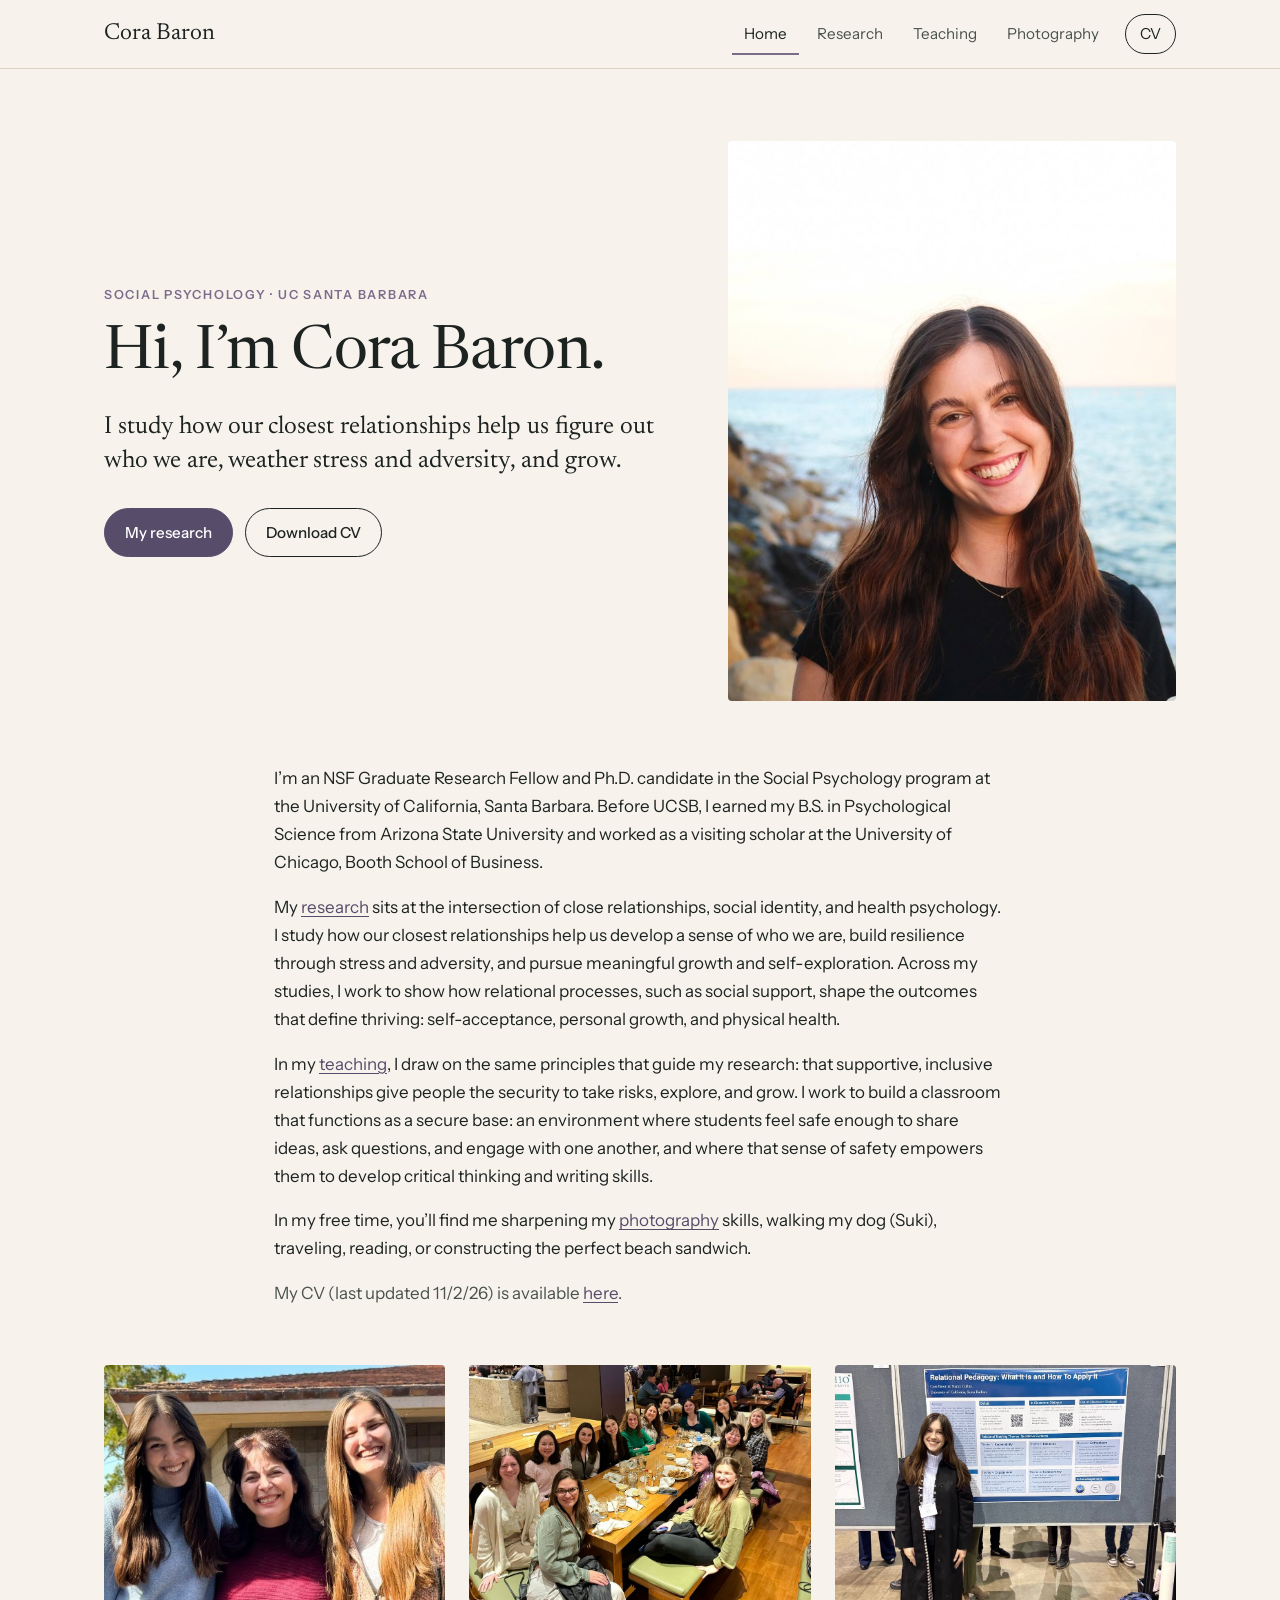
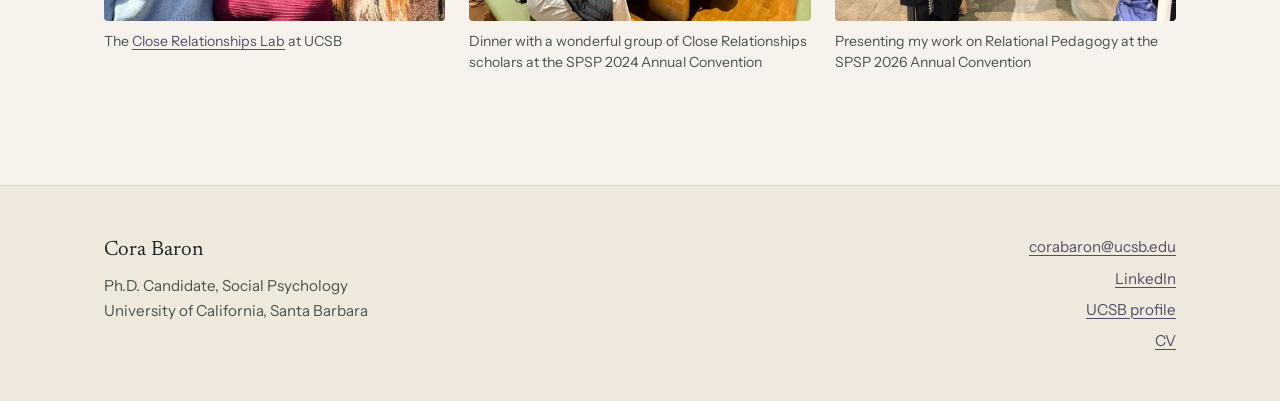
==== index.html @ efe596c4 "Greyer purple accent, even photo rows, award as photo caption, search metadata Co-Authored-By: Claud" ====
<!DOCTYPE html>
<html lang="en">
<head>
<meta charset="utf-8">
<meta name="viewport" content="width=device-width, initial-scale=1">
<title>Cora Baron · Social Psychology, UC Santa Barbara</title>
<meta name="description" content="Cora Baron is an NSF Graduate Research Fellow and Ph.D. candidate in Social Psychology at UC Santa Barbara, studying close relationships, social identity, and health.">
<link rel="canonical" href="https://www.corabaron.com/">
<meta property="og:type" content="website">
<meta property="og:title" content="Cora Baron · Social Psychology, UC Santa Barbara">
<meta property="og:description" content="Cora Baron is an NSF Graduate Research Fellow and Ph.D. candidate in Social Psychology at UC Santa Barbara, studying close relationships, social identity, and health.">
<meta property="og:url" content="https://www.corabaron.com/">
<meta property="og:image" content="https://www.corabaron.com/assets/img/portrait-1000.jpg">
<link rel="preconnect" href="https://fonts.googleapis.com">
<link rel="preconnect" href="https://fonts.gstatic.com" crossorigin>
<link href="https://fonts.googleapis.com/css2?family=Newsreader:ital,opsz,wght@0,6..72,400;0,6..72,500;1,6..72,400&family=Instrument+Sans:wght@400;500;600&display=swap" rel="stylesheet">
<link rel="stylesheet" href="assets/style.css">
<script type="application/ld+json">
{
  "@context": "https://schema.org",
  "@type": "Person",
  "name": "Cora Baron",
  "url": "https://www.corabaron.com/",
  "image": "https://www.corabaron.com/assets/img/portrait-1000.jpg",
  "jobTitle": "Ph.D. Candidate in Social Psychology",
  "affiliation": {
    "@type": "CollegeOrUniversity",
    "name": "University of California, Santa Barbara"
  },
  "alumniOf": {
    "@type": "CollegeOrUniversity",
    "name": "Arizona State University"
  },
  "email": "mailto:corabaron@ucsb.edu",
  "knowsAbout": [
    "Close relationships",
    "Friendship",
    "Social support",
    "Social identity",
    "Health psychology"
  ],
  "sameAs": [
    "https://www.linkedin.com/in/cora-baron-m-a-5607b81a0",
    "https://psych.ucsb.edu/people/graduate-students/cora-baron"
  ]
}
</script>
</head>
<body>
<a class="skip" href="#main">Skip to content</a>
<header class="site-header">
  <div class="wrap header-inner">
    <a class="name" href="index.html">Cora Baron</a>
    <button class="menu-btn" aria-expanded="false" aria-controls="nav">Menu</button>
    <nav id="nav"><ul><li class="is-active"><a href="index.html" aria-current="page">Home</a></li><li class="has-sub"><a href="research/index.html">Research</a><ul class="sub"><li><a href="research/publications-and-presentations/index.html">Publications &amp; Presentations</a></li><li><a href="research/get-involved/index.html">Get Involved</a></li></ul></li><li class="has-sub"><a href="teaching/index.html">Teaching</a><ul class="sub"><li><a href="teaching/resources-and-materials/index.html">Resources &amp; Materials</a></li></ul></li><li class=""><a href="photography/index.html">Photography</a></li><li><a class="cv" href="https://drive.google.com/file/d/1plPrpQeTUeGXuK-4OzVJSD4Q4S2Cj8XA/view?usp=sharing">CV</a></li></ul></nav>
  </div>
</header>
<main id="main">

<section class="hero wrap">
  <div class="hero-text">
    <p class="eyebrow">Social Psychology · UC Santa Barbara</p>
    <h1>Hi, I’m Cora Baron.</h1>
    <p class="lede">I study how our closest relationships help us figure out who we are, weather stress and adversity, and grow.</p>
    <div class="hero-links">
      <a class="btn" href="research/index.html">My research</a>
      <a class="btn ghost" href="https://drive.google.com/file/d/1plPrpQeTUeGXuK-4OzVJSD4Q4S2Cj8XA/view?usp=sharing">Download CV</a>
    </div>
  </div>
  <figure class="hero-portrait"><img src="assets/img/portrait-1000.jpg" alt="Portrait of Cora Baron"></figure>
</section>

<section class="wrap prose-block">
  <p>I’m an NSF Graduate Research Fellow and Ph.D. candidate in the Social Psychology program at the University of California, Santa Barbara. Before UCSB, I earned my B.S. in Psychological Science from Arizona State University and worked as a visiting scholar at the University of Chicago, Booth School of Business.</p>
  <p>My <a href="research/index.html">research</a> sits at the intersection of close relationships, social identity, and health psychology. I study how our closest relationships help us develop a sense of who we are, build resilience through stress and adversity, and pursue meaningful growth and self-exploration. Across my studies, I work to show how relational processes, such as social support, shape the outcomes that define thriving: self-acceptance, personal growth, and physical health.</p>
  <p>In my <a href="teaching/index.html">teaching</a>, I draw on the same principles that guide my research: that supportive, inclusive relationships give people the security to take risks, explore, and grow. I work to build a classroom that functions as a secure base: an environment where students feel safe enough to share ideas, ask questions, and engage with one another, and where that sense of safety empowers them to develop critical thinking and writing skills.</p>
  <p>In my free time, you’ll find me sharpening my <a href="photography/index.html">photography</a> skills, walking my dog (Suki), traveling, reading, or constructing the perfect beach sandwich.</p>
  <p class="note">My CV (last updated 11/2/26) is available <a href="https://drive.google.com/file/d/1plPrpQeTUeGXuK-4OzVJSD4Q4S2Cj8XA/view?usp=sharing">here</a>.</p>
</section>

<section class="wrap gallery-3">
  <figure><img src="assets/img/home-lab-1000.jpg" alt="" loading="lazy"><figcaption>The <a href="https://www.ucsbcrlab.com/">Close Relationships Lab</a> at UCSB</figcaption></figure><figure><img src="assets/img/home-dinner-1000.jpg" alt="" loading="lazy"><figcaption>Dinner with a wonderful group of Close Relationships scholars at the SPSP 2024 Annual Convention</figcaption></figure><figure><img src="assets/img/home-poster-1000.jpg" alt="" loading="lazy"><figcaption>Presenting my work on Relational Pedagogy at the SPSP 2026 Annual Convention</figcaption></figure>
</section>

</main>
<footer class="site-footer">
  <div class="wrap footer-inner">
    <div>
      <p class="footer-name">Cora Baron</p>
      <p>Ph.D. Candidate, Social Psychology<br>University of California, Santa Barbara</p>
    </div>
    <ul class="footer-links">
      <li><a href="mailto:corabaron@ucsb.edu">corabaron@ucsb.edu</a></li>
      <li><a href="https://www.linkedin.com/in/cora-baron-m-a-5607b81a0">LinkedIn</a></li>
      <li><a href="https://psych.ucsb.edu/people/graduate-students/cora-baron">UCSB profile</a></li>
      <li><a href="https://drive.google.com/file/d/1plPrpQeTUeGXuK-4OzVJSD4Q4S2Cj8XA/view?usp=sharing">CV</a></li>
    </ul>
  </div>
</footer>
<script>
(function(){var b=document.querySelector('.menu-btn'),n=document.getElementById('nav');
b.addEventListener('click',function(){var o=n.classList.toggle('open');b.setAttribute('aria-expanded',o);});
document.addEventListener('error',function(e){if(e.target.tagName==='IMG')e.target.classList.add('missing');},true);})();
</script>

</body>
</html>
---- assets/style.css ----
:root{
  --paper:#f7f3ec;
  --paper-2:#efe8dc;
  --ink:#1d2321;
  --ink-2:#4a524e;
  --line:#ddd4c4;
  --accent:#574c69;
  --accent-2:#7a6d8c;
  --serif:"Newsreader",Georgia,"Times New Roman",serif;
  --sans:"Instrument Sans",system-ui,-apple-system,"Segoe UI",sans-serif;
  --max:1120px;
}
*{box-sizing:border-box}
html{-webkit-text-size-adjust:100%}
body{margin:0;background:var(--paper);color:var(--ink);font-family:var(--sans);font-size:17px;line-height:1.65}
img{max-width:100%;display:block}
a{color:var(--accent);text-decoration-thickness:1px;text-underline-offset:3px}
a:hover{color:var(--accent-2)}
h1,h2,h3{font-family:var(--serif);font-weight:400;line-height:1.15;letter-spacing:-.01em;margin:0 0 .5em}
h1{font-size:clamp(2.4rem,5vw,3.8rem)}
h2{font-size:clamp(1.5rem,2.6vw,2rem)}
h3{font-size:1.15rem;font-family:var(--sans);font-weight:600;letter-spacing:0;margin-top:1.4em}
p{margin:0 0 1em}
.wrap{max-width:var(--max);margin:0 auto;padding:0 24px}
.narrow{max-width:780px}
.skip{position:absolute;left:-999px}
.skip:focus{left:16px;top:16px;background:#fff;padding:8px 12px;z-index:10}

/* header */
.site-header{border-bottom:1px solid var(--line);background:var(--paper);position:sticky;top:0;z-index:5}
.header-inner{display:flex;align-items:center;justify-content:space-between;height:68px}
.name{font-family:var(--serif);font-size:1.45rem;color:var(--ink);text-decoration:none}
.name:hover{color:var(--ink)}
nav ul{list-style:none;margin:0;padding:0}
#nav>ul{display:flex;gap:6px;align-items:center}
#nav a{display:block;padding:8px 12px;color:var(--ink-2);text-decoration:none;font-size:.95rem;border-radius:6px}
#nav a:hover,#nav li.is-active>a{color:var(--ink)}
#nav li.is-active>a{box-shadow:inset 0 -2px 0 var(--accent-2);border-radius:0}
#nav a.cv{border:1px solid var(--ink);color:var(--ink);margin-left:8px;padding:6px 14px;border-radius:999px}
#nav a.cv:hover{background:var(--ink);color:var(--paper)}
.has-sub{position:relative}
.sub{display:none;position:absolute;top:100%;left:0;background:var(--paper);border:1px solid var(--line);border-radius:8px;padding:6px;min-width:250px;box-shadow:0 8px 24px rgba(0,0,0,.06)}
.has-sub:hover .sub,.has-sub:focus-within .sub{display:block}
.sub a{box-shadow:none!important}
.menu-btn{display:none;background:none;border:1px solid var(--ink);border-radius:999px;padding:6px 14px;font:inherit;font-size:.9rem;color:var(--ink)}

/* page head */
.page-head{padding-top:72px;padding-bottom:24px}
.page-head h1{max-width:18ch}
.eyebrow{font-size:.78rem;letter-spacing:.14em;text-transform:uppercase;color:var(--accent-2);font-weight:600;margin-bottom:14px}
.lede{font-family:var(--serif);font-size:clamp(1.25rem,2vw,1.55rem);line-height:1.4;color:var(--ink)}
.note{font-size:.9rem;color:var(--ink-2)}
.subnav{display:flex;gap:4px;flex-wrap:wrap;margin-bottom:40px;border-bottom:1px solid var(--line)}
.subnav a{padding:10px 14px;color:var(--ink-2);text-decoration:none;font-size:.92rem;margin-bottom:-1px}
.subnav a[aria-current]{color:var(--ink);border-bottom:2px solid var(--accent-2)}

/* home */
.hero{display:grid;grid-template-columns:1.25fr 1fr;gap:64px;align-items:center;padding-top:72px;padding-bottom:64px}
.hero h1{margin-bottom:.35em}
.hero-portrait img{width:100%;aspect-ratio:4/5;object-fit:cover;border-radius:4px}
.hero-links{display:flex;gap:12px;flex-wrap:wrap;margin-top:28px}
.btn{display:inline-block;background:var(--accent);color:#fff;text-decoration:none;padding:11px 20px;border-radius:999px;font-size:.95rem;font-weight:500;border:1px solid var(--accent)}
.btn:hover{background:var(--ink);border-color:var(--ink);color:#fff}
.btn.ghost{background:transparent;color:var(--ink);border-color:var(--ink)}
.btn.ghost:hover{background:var(--ink);color:var(--paper)}
.prose-block{max-width:780px}
.prose-block p{font-size:1.06rem}
.gallery-3{display:grid;grid-template-columns:repeat(3,1fr);gap:24px;padding-top:40px;padding-bottom:88px}
.gallery-3 img,.gallery-2 img{width:100%;aspect-ratio:4/3;object-fit:cover;border-radius:4px;background:var(--paper-2)}
figure{margin:0}
figcaption{font-size:.88rem;color:var(--ink-2);margin-top:10px;line-height:1.5}

/* split intro */
.intro-split{display:grid;grid-template-columns:1fr 1.3fr;gap:56px;padding-bottom:56px}
.intro-split .lede{margin:0}

/* research */
.wide-img img{width:100%;max-height:460px;object-fit:cover;border-radius:4px;background:var(--paper-2)}
.projects{padding-top:72px;padding-bottom:64px}
.project{display:grid;grid-template-columns:5fr 7fr;gap:56px;padding:56px 0;border-top:1px solid var(--line);align-items:start}
.project.flip{grid-template-columns:7fr 5fr}
.project.flip figure{order:2}
.project figure{position:sticky;top:96px}
.project img{width:100%;aspect-ratio:4/3;object-fit:cover;border-radius:4px;background:var(--paper-2)}
.num{font-family:var(--serif);font-style:italic;color:var(--accent-2);font-size:1.1rem;margin-bottom:6px}

/* refs */
.refs{margin-bottom:56px}
.refs h2{border-bottom:1px solid var(--line);padding-bottom:12px}
.refs ol{list-style:none;padding:0;margin:0}
.refs li{padding:14px 0 14px 2.2em;text-indent:-2.2em;border-bottom:1px dashed var(--line);line-height:1.55}
.refs li:last-child{border-bottom:0}
.refs a{word-break:break-all}
.star{color:var(--accent-2)}

/* get involved */
.callout{background:var(--paper-2);border-left:3px solid var(--accent-2);padding:24px 28px;margin:32px 0;border-radius:2px}
.callout h2{font-size:1.4rem}
.callout p:last-child{margin:0}

/* teaching */
.award{padding-bottom:48px}
.award p{font-family:var(--serif);font-size:1.3rem;line-height:1.45;border-top:1px solid var(--line);border-bottom:1px solid var(--line);padding:28px 0;margin:0}
.courses{display:grid;grid-template-columns:1fr 1fr;gap:56px;padding-bottom:64px}
dl{margin:0}
dt{font-weight:600;margin-top:14px}
dd{margin:2px 0 0;color:var(--ink-2);font-size:.95rem}
.gallery-2{display:grid;grid-template-columns:1fr 1fr;gap:24px;padding-bottom:72px}
.quotes{padding-bottom:96px}
.tabs{display:flex;gap:8px;flex-wrap:wrap;margin:8px 0 28px}
.tabs button{font:inherit;font-size:.92rem;background:transparent;border:1px solid var(--line);color:var(--ink-2);padding:8px 16px;border-radius:999px;cursor:pointer}
.tabs button[aria-selected=true]{background:var(--ink);color:var(--paper);border-color:var(--ink)}
.qpanel{columns:2;column-gap:40px}
blockquote{break-inside:avoid;margin:0 0 28px;font-family:var(--serif);font-size:1.15rem;line-height:1.5;padding-left:20px;border-left:2px solid var(--accent)}
.resource-list{list-style:none;padding:0;margin:0 0 96px}
.resource-list li{display:flex;justify-content:space-between;align-items:center;gap:20px;padding:28px 0;border-bottom:1px solid var(--line)}
.resource-list h2{margin:0}
.resource-list p{margin:4px 0 0;color:var(--ink-2)}

/* photography */
.trip header{max-width:680px;margin-bottom:28px}
.meta{font-size:.85rem;letter-spacing:.06em;text-transform:uppercase;color:var(--accent-2)}
.photo-grid{--h:300px;--g:18px;display:flex;flex-wrap:wrap;gap:var(--g)}
.photo-grid.js{display:block}
.ph-row{display:flex;gap:var(--g);margin:0 auto var(--g)}
.ph-row .ph{flex:var(--ar) 1 0;min-width:0}
.photo-grid::after{content:"";flex-grow:999999}
.ph{flex:calc(var(--ar) * 100) 1 calc(var(--ar) * var(--h));display:block;padding:0;border:0;background:var(--paper-2);cursor:zoom-in;border-radius:3px;overflow:hidden}
.ph img{width:100%;height:auto;aspect-ratio:var(--ar);object-fit:cover;transition:transform .5s ease}
.ph:hover img{transform:scale(1.015)}
.trip{padding-top:88px}
.trip header{margin-bottom:32px}
main>section.trip:last-of-type{padding-bottom:96px}
.lightbox{border:0;padding:0;background:transparent;max-width:100vw;max-height:100vh;width:100vw;height:100vh}
.lightbox::backdrop{background:rgba(20,22,21,.94)}
.lightbox img{max-width:88vw;max-height:88vh;margin:6vh auto 0;object-fit:contain}
.lightbox button{position:fixed;background:none;border:0;color:#fff;font-size:2.6rem;cursor:pointer;padding:12px 18px;line-height:1}
.lb-close{top:8px;right:12px}
.lb-prev{left:8px;top:50%;transform:translateY(-50%)}
.lb-next{right:8px;top:50%;transform:translateY(-50%)}

/* footer */
.site-footer{border-top:1px solid var(--line);background:var(--paper-2);padding:48px 0;margin-top:24px}
.footer-inner{display:flex;justify-content:space-between;gap:32px;flex-wrap:wrap;font-size:.95rem;color:var(--ink-2)}
.footer-name{font-family:var(--serif);font-size:1.3rem;color:var(--ink);margin-bottom:4px}
.footer-links{list-style:none;padding:0;margin:0;display:flex;flex-direction:column;gap:6px;text-align:right}

@media (max-width:860px){
  .menu-btn{display:block}
  #nav{display:none;position:absolute;top:68px;left:0;right:0;background:var(--paper);border-bottom:1px solid var(--line);padding:8px 16px 16px}
  #nav.open{display:block}
  #nav>ul{flex-direction:column;align-items:stretch}
  #nav li.is-active>a{box-shadow:none;color:var(--accent)}
  .sub{display:block;position:static;border:0;box-shadow:none;padding:0 0 0 14px;min-width:0;background:none}
  #nav a.cv{margin:8px 0 0;text-align:center}
  .hero,.intro-split,.project,.project.flip,.courses,.gallery-2{grid-template-columns:1fr;gap:32px}
  .hero{padding-top:40px}
  .hero-portrait{order:-1;max-width:320px}
  .project.flip figure{order:0}
  .project figure{position:static}
  .project img{aspect-ratio:16/10}
  .gallery-3{grid-template-columns:1fr}
  .qpanel{columns:1}
  .photo-grid{--h:170px;--g:10px}
  .trip{padding-top:56px}
  .page-head{padding-top:44px}
  .footer-links{text-align:left}
  .resource-list li{flex-direction:column;align-items:flex-start}
}
img.missing{aspect-ratio:4/3;background:var(--paper-2)}
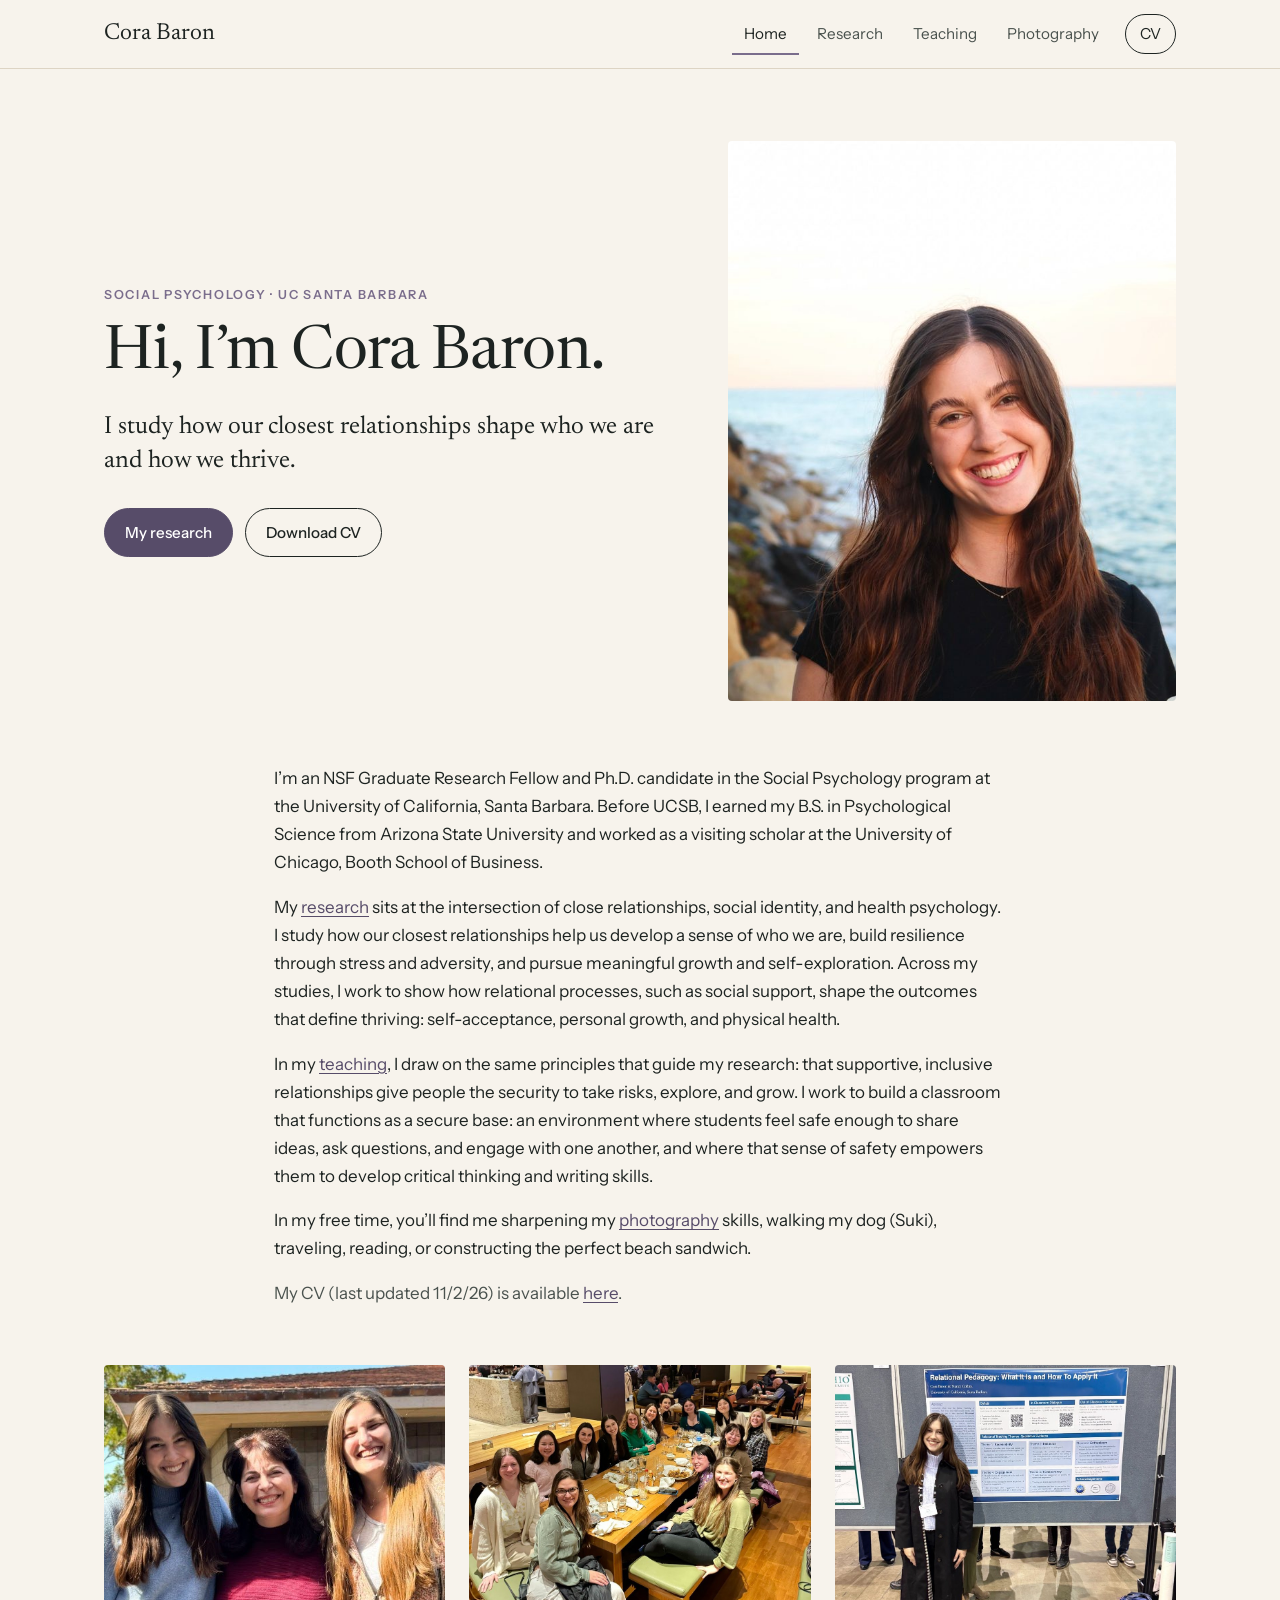
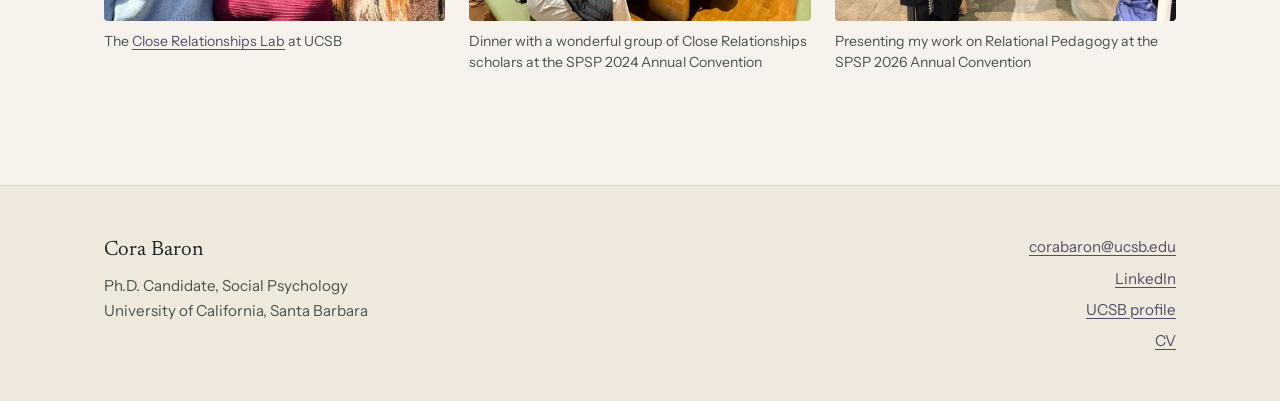
==== commit 69e88714: "Update home tagline and teaching intro Co-Authored-By: Claude Opus 5.5 <noreply@anthropic.com> Claud" ====
--- a/index.html
+++ b/index.html
@@ -61,7 +61,7 @@
   <div class="hero-text">
     <p class="eyebrow">Social Psychology · UC Santa Barbara</p>
     <h1>Hi, I’m Cora Baron.</h1>
-    <p class="lede">I study how our closest relationships help us figure out who we are, weather stress and adversity, and grow.</p>
+    <p class="lede">I study how our closest relationships shape who we are and how we thrive.</p>
     <div class="hero-links">
       <a class="btn" href="research/index.html">My research</a>
       <a class="btn ghost" href="https://drive.google.com/file/d/1plPrpQeTUeGXuK-4OzVJSD4Q4S2Cj8XA/view?usp=sharing">Download CV</a>
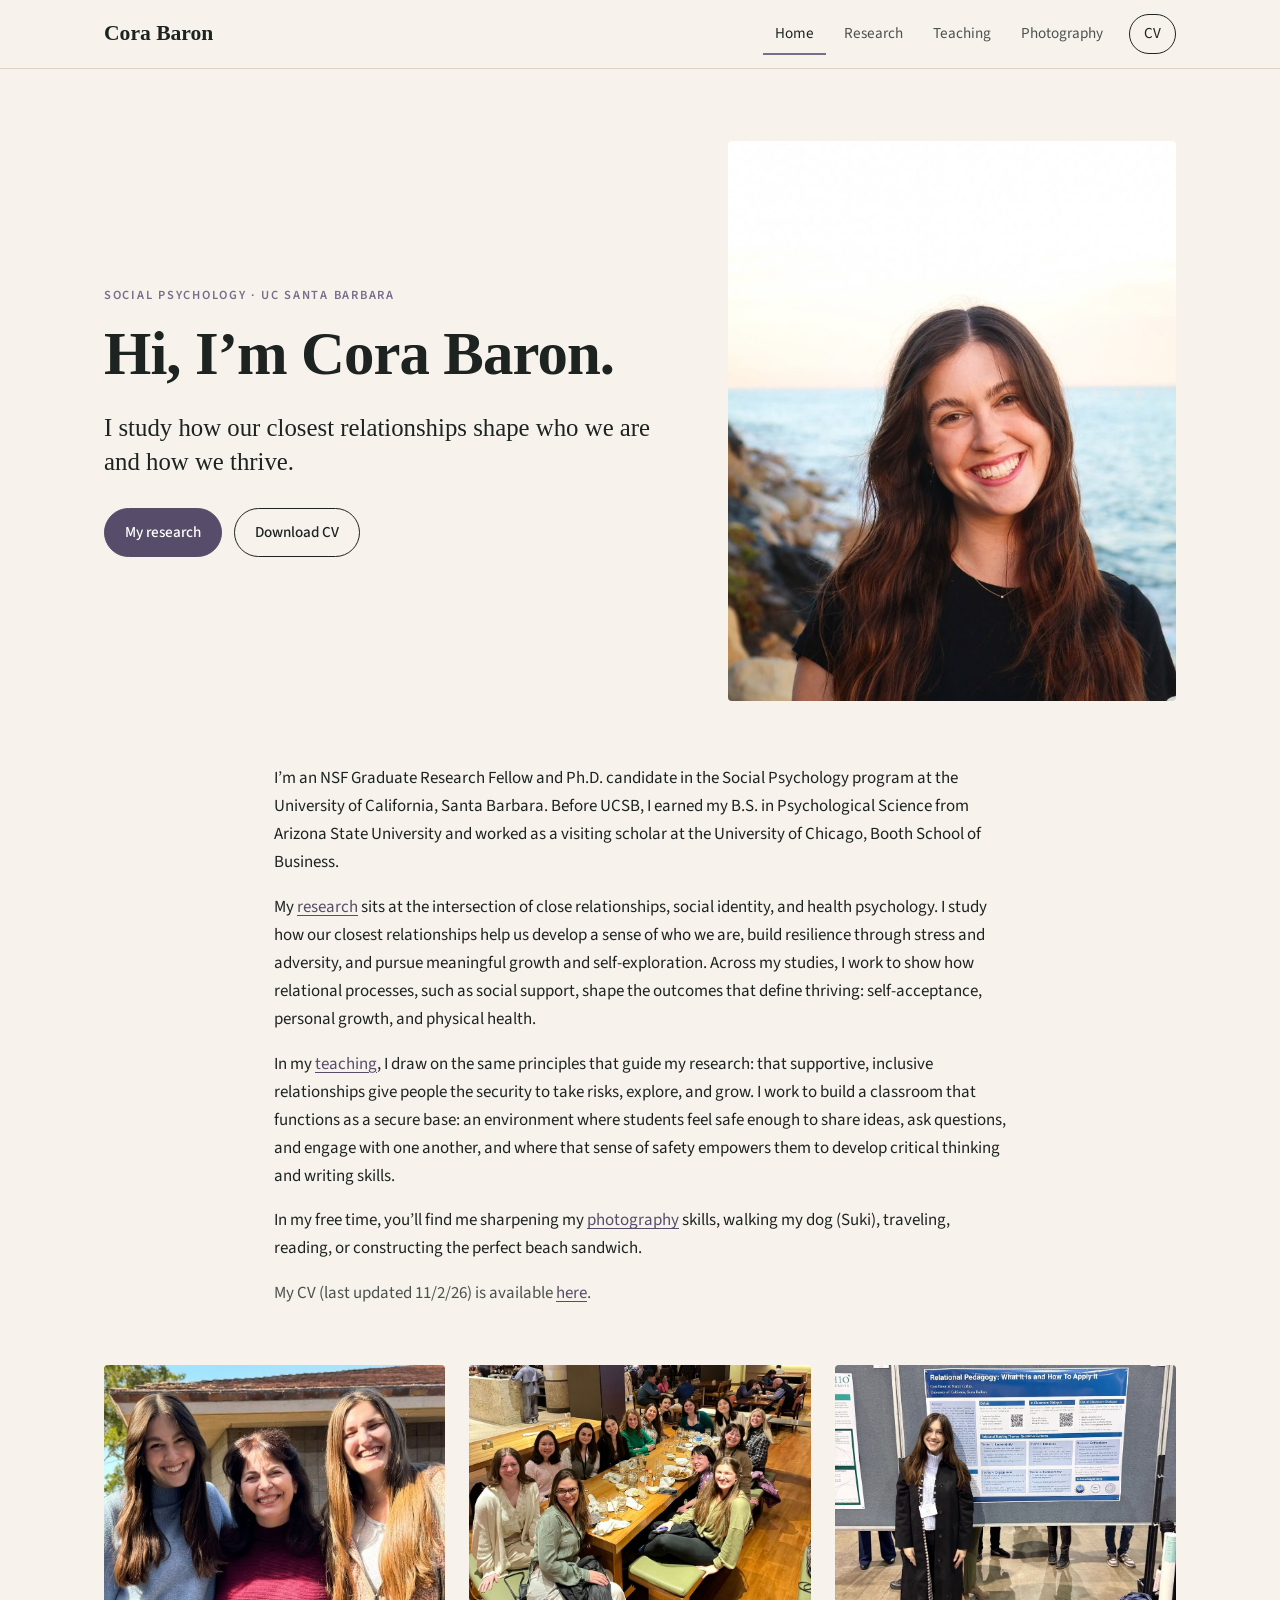
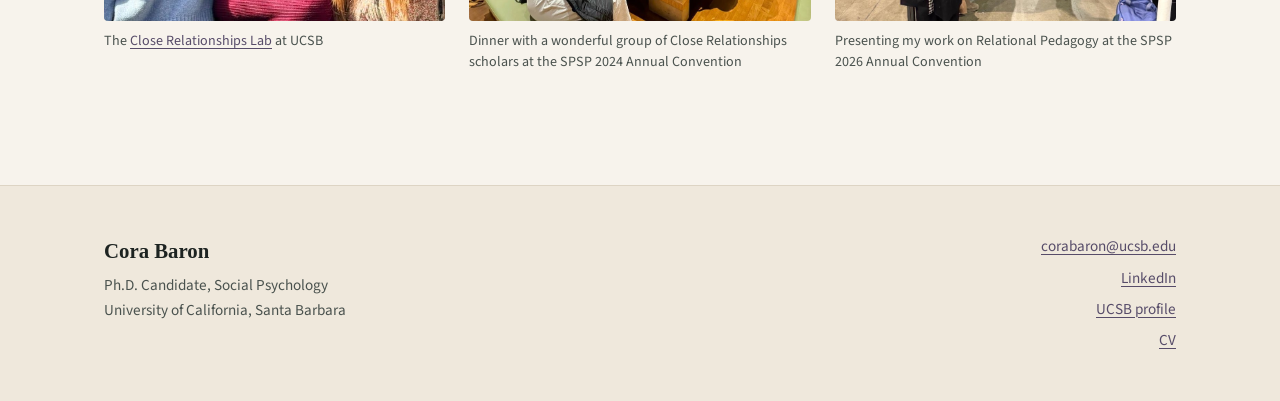
==== commit cfed4568: "Georgia Bold headings with Source Sans 3 body text Co-Authored-By: Claude Opus 5.5 <noreply@anthropi" ====
--- a/index.html
+++ b/index.html
@@ -13,7 +13,7 @@
 <meta property="og:image" content="https://www.corabaron.com/assets/img/portrait-1000.jpg">
 <link rel="preconnect" href="https://fonts.googleapis.com">
 <link rel="preconnect" href="https://fonts.gstatic.com" crossorigin>
-<link href="https://fonts.googleapis.com/css2?family=Newsreader:ital,opsz,wght@0,6..72,400;0,6..72,500;1,6..72,400&family=Instrument+Sans:wght@400;500;600&display=swap" rel="stylesheet">
+<link href="https://fonts.googleapis.com/css2?family=Source+Sans+3:ital,wght@0,400;0,600;1,400&display=swap" rel="stylesheet">
 <link rel="stylesheet" href="assets/style.css">
 <script type="application/ld+json">
 {
--- a/assets/style.css
+++ b/assets/style.css
@@ -6,17 +6,17 @@
   --line:#ddd4c4;
   --accent:#574c69;
   --accent-2:#7a6d8c;
-  --serif:"Newsreader",Georgia,"Times New Roman",serif;
-  --sans:"Instrument Sans",system-ui,-apple-system,"Segoe UI",sans-serif;
+  --serif:Georgia,"Times New Roman",serif;
+  --sans:"Source Sans 3",system-ui,-apple-system,"Segoe UI",sans-serif;
   --max:1120px;
 }
 *{box-sizing:border-box}
 html{-webkit-text-size-adjust:100%}
-body{margin:0;background:var(--paper);color:var(--ink);font-family:var(--sans);font-size:17px;line-height:1.65}
+body{margin:0;background:var(--paper);color:var(--ink);font-family:var(--sans);font-size:18px;line-height:1.65}
 img{max-width:100%;display:block}
 a{color:var(--accent);text-decoration-thickness:1px;text-underline-offset:3px}
 a:hover{color:var(--accent-2)}
-h1,h2,h3{font-family:var(--serif);font-weight:400;line-height:1.15;letter-spacing:-.01em;margin:0 0 .5em}
+h1,h2,h3{font-family:var(--serif);font-weight:700;line-height:1.15;letter-spacing:-.015em;margin:0 0 .5em}
 h1{font-size:clamp(2.4rem,5vw,3.8rem)}
 h2{font-size:clamp(1.5rem,2.6vw,2rem)}
 h3{font-size:1.15rem;font-family:var(--sans);font-weight:600;letter-spacing:0;margin-top:1.4em}
@@ -29,7 +29,7 @@
 /* header */
 .site-header{border-bottom:1px solid var(--line);background:var(--paper);position:sticky;top:0;z-index:5}
 .header-inner{display:flex;align-items:center;justify-content:space-between;height:68px}
-.name{font-family:var(--serif);font-size:1.45rem;color:var(--ink);text-decoration:none}
+.name{font-family:var(--serif);font-weight:700;font-size:1.35rem;color:var(--ink);text-decoration:none}
 .name:hover{color:var(--ink)}
 nav ul{list-style:none;margin:0;padding:0}
 #nav>ul{display:flex;gap:6px;align-items:center}
@@ -142,7 +142,7 @@
 /* footer */
 .site-footer{border-top:1px solid var(--line);background:var(--paper-2);padding:48px 0;margin-top:24px}
 .footer-inner{display:flex;justify-content:space-between;gap:32px;flex-wrap:wrap;font-size:.95rem;color:var(--ink-2)}
-.footer-name{font-family:var(--serif);font-size:1.3rem;color:var(--ink);margin-bottom:4px}
+.footer-name{font-family:var(--serif);font-weight:700;font-size:1.3rem;color:var(--ink);margin-bottom:4px}
 .footer-links{list-style:none;padding:0;margin:0;display:flex;flex-direction:column;gap:6px;text-align:right}
 
 @media (max-width:860px){
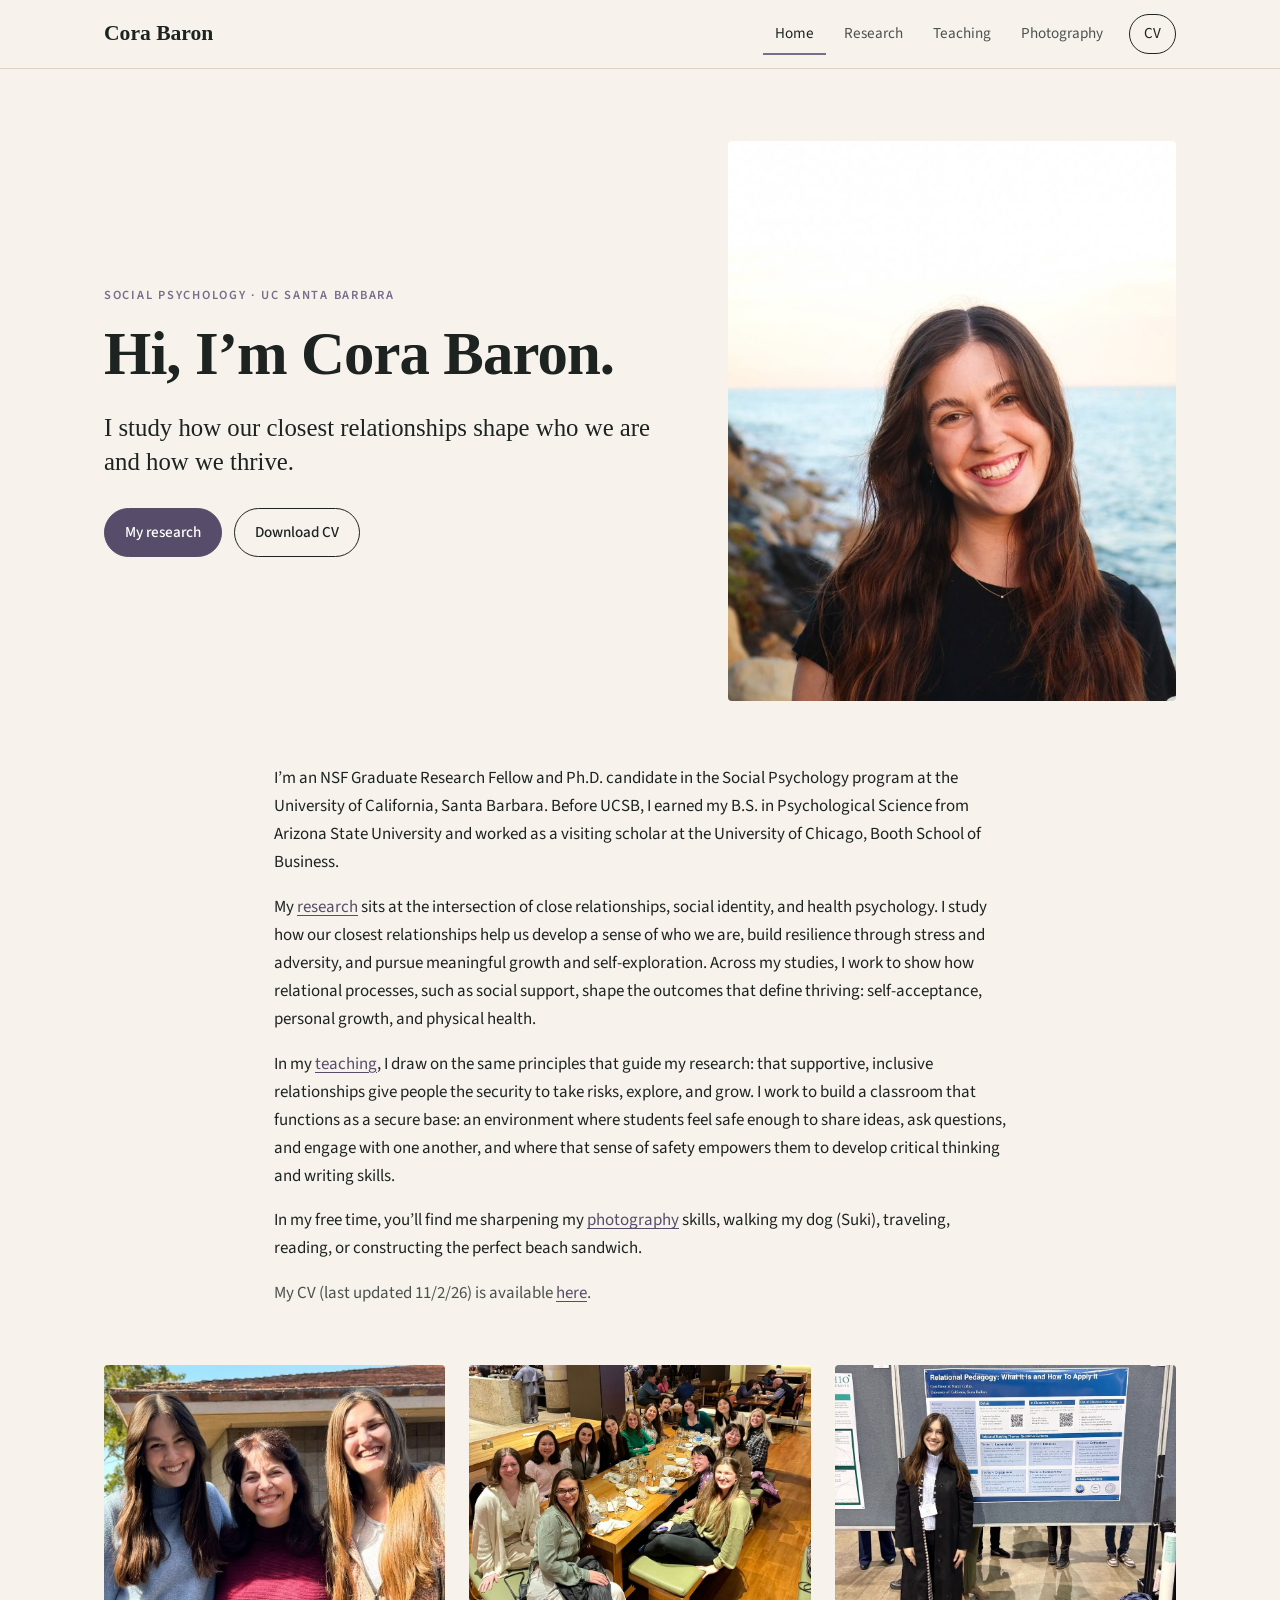
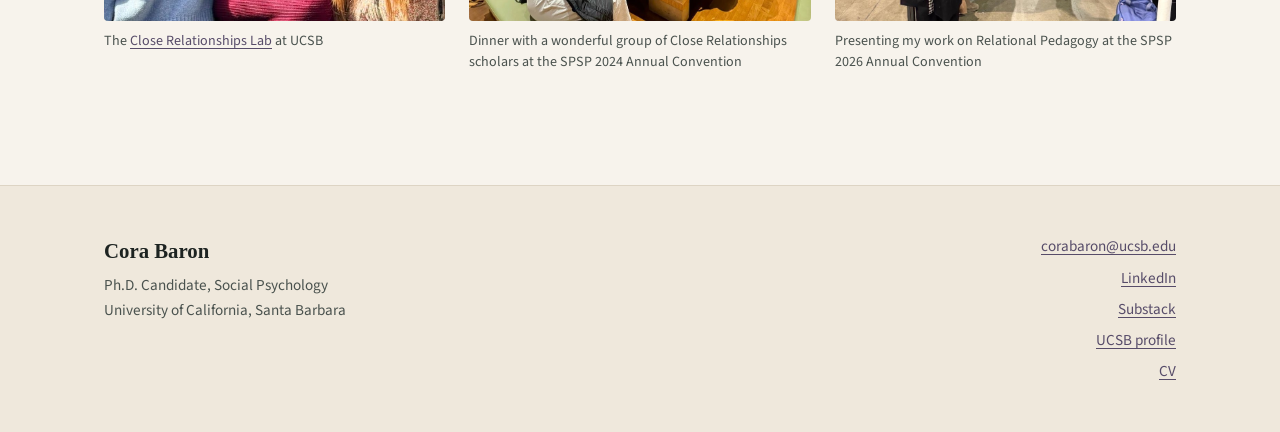
==== commit 124aa93c: "Add Substack link to footer and profile metadata Co-Authored-By: Claude Opus 5.5 <noreply@anthropic." ====
--- a/index.html
+++ b/index.html
@@ -41,7 +41,8 @@
   ],
   "sameAs": [
     "https://www.linkedin.com/in/cora-baron-m-a-5607b81a0",
-    "https://psych.ucsb.edu/people/graduate-students/cora-baron"
+    "https://psych.ucsb.edu/people/graduate-students/cora-baron",
+    "https://substack.com/@corabaron"
   ]
 }
 </script>
@@ -92,6 +93,7 @@
     <ul class="footer-links">
       <li><a href="mailto:corabaron@ucsb.edu">corabaron@ucsb.edu</a></li>
       <li><a href="https://www.linkedin.com/in/cora-baron-m-a-5607b81a0">LinkedIn</a></li>
+      <li><a href="https://substack.com/@corabaron">Substack</a></li>
       <li><a href="https://psych.ucsb.edu/people/graduate-students/cora-baron">UCSB profile</a></li>
       <li><a href="https://drive.google.com/file/d/1plPrpQeTUeGXuK-4OzVJSD4Q4S2Cj8XA/view?usp=sharing">CV</a></li>
     </ul>
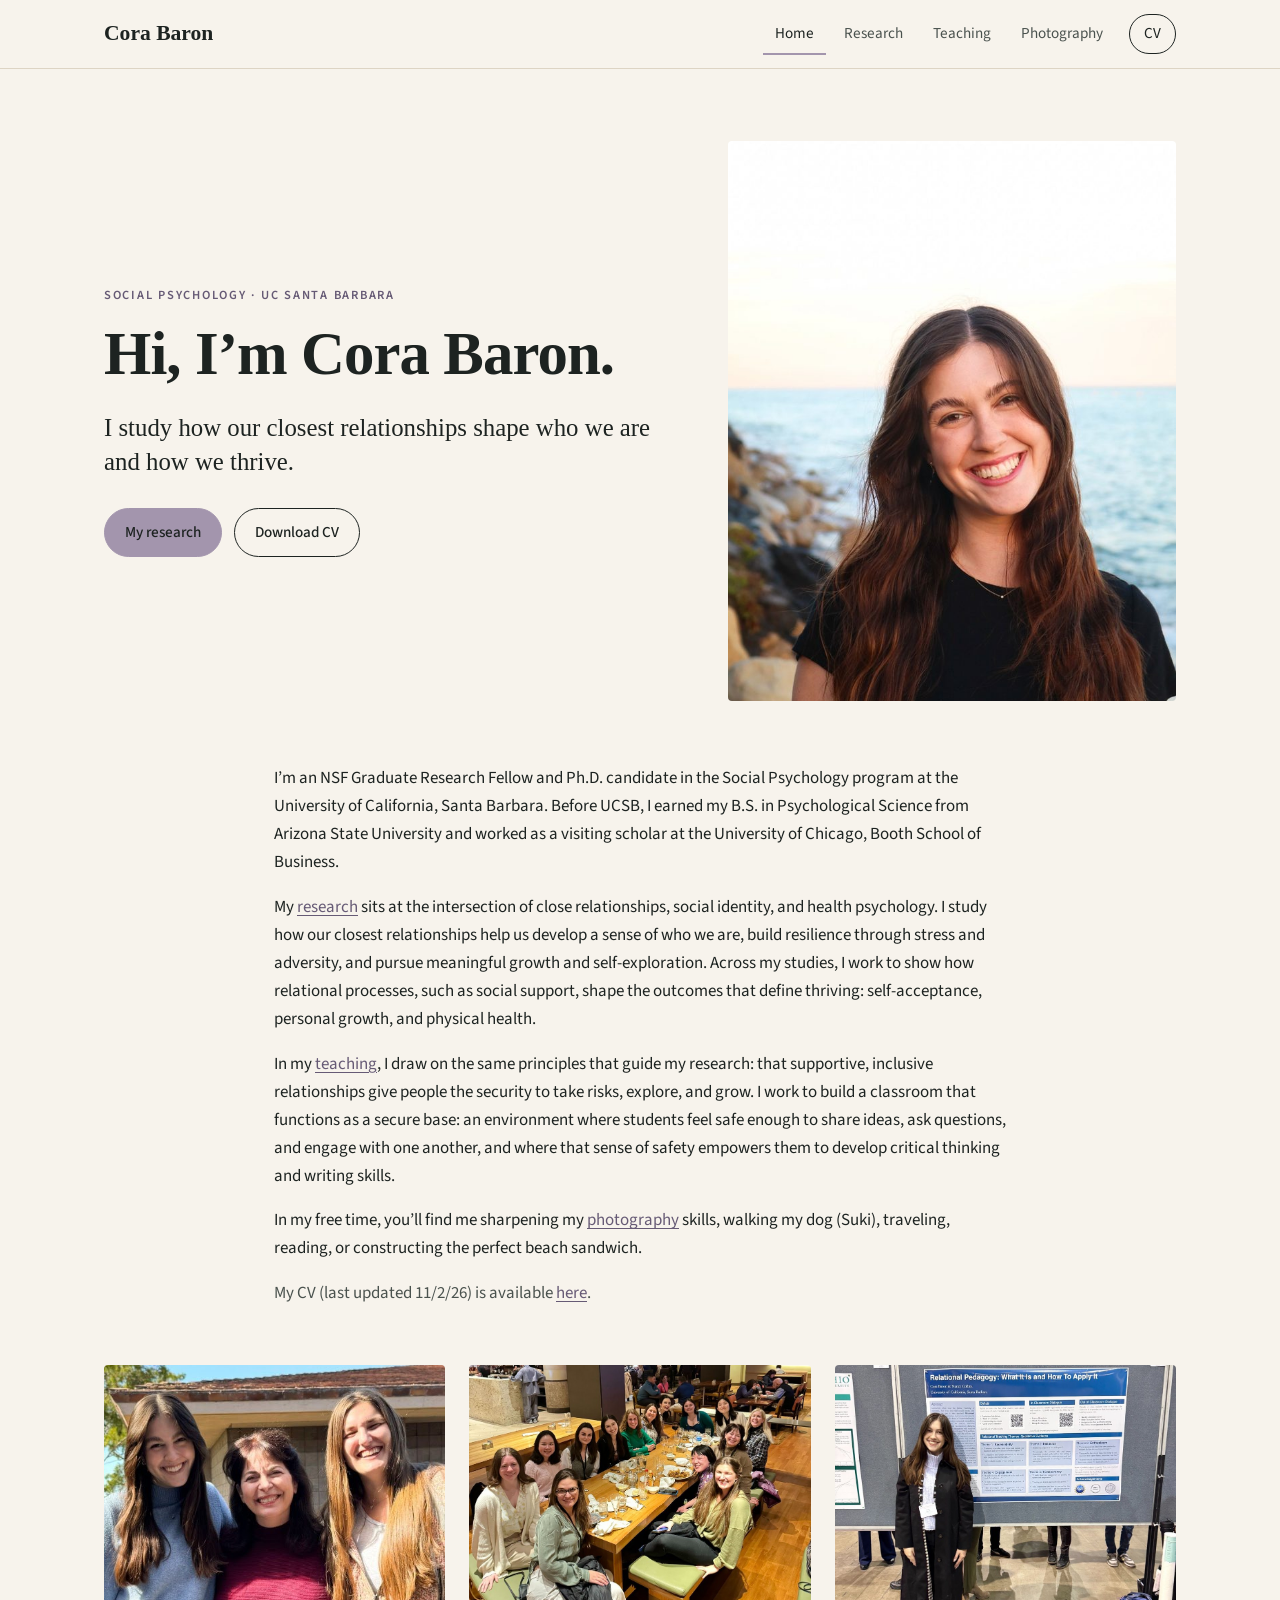
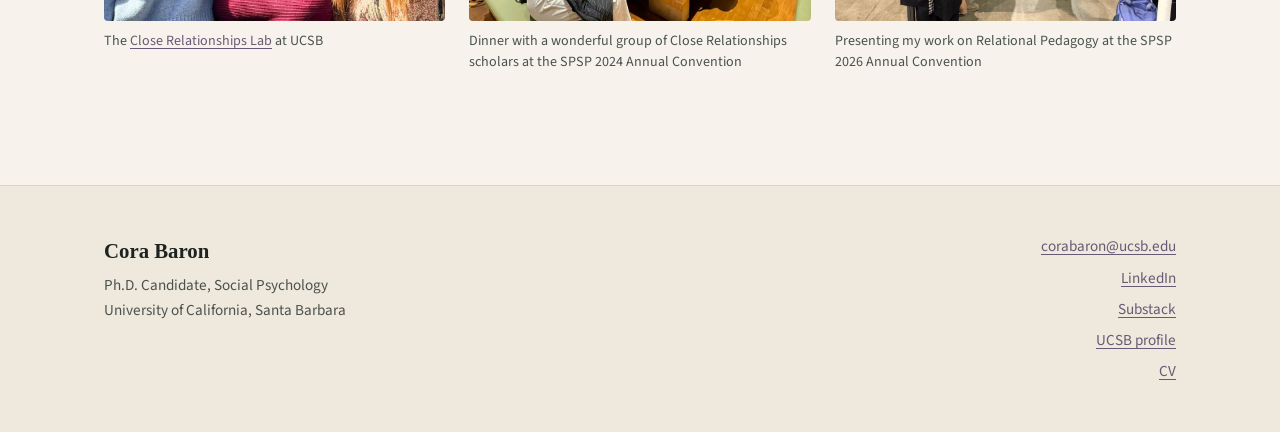
==== commit c2812786: "Mosaic photo layout, #a395ad accent, entrance and scroll animations Co-Authored-By: Claude Opus 5.5 " ====
--- a/index.html
+++ b/index.html
@@ -102,7 +102,8 @@
 <script>
 (function(){var b=document.querySelector('.menu-btn'),n=document.getElementById('nav');
 b.addEventListener('click',function(){var o=n.classList.toggle('open');b.setAttribute('aria-expanded',o);});
-document.addEventListener('error',function(e){if(e.target.tagName==='IMG')e.target.classList.add('missing');},true);})();
+document.addEventListener('error',function(e){if(e.target.tagName==='IMG')e.target.classList.add('missing');},true);
+if('IntersectionObserver' in window&&!matchMedia('(prefers-reduced-motion: reduce)').matches){var els=document.querySelectorAll('main .prose-block, main figure, .project, .refs, .trip header, .mosaic .ph, blockquote, .courses>div, .callout, .resource-list li, .intro-split');var io=new IntersectionObserver(function(es){es.forEach(function(x){if(x.isIntersecting){x.target.classList.add('in');io.unobserve(x.target);}});},{rootMargin:'0px 0px -8% 0px'});els.forEach(function(el,i){el.classList.add('reveal');if(el.classList.contains('ph'))el.style.transitionDelay=(i%5)*70+'ms';io.observe(el);});}})();
 </script>
 
 </body>
--- a/assets/style.css
+++ b/assets/style.css
@@ -4,8 +4,9 @@
   --ink:#1d2321;
   --ink-2:#4a524e;
   --line:#ddd4c4;
-  --accent:#574c69;
-  --accent-2:#7a6d8c;
+  --accent:#665a75;
+  --accent-2:#665a75;
+  --tint:#a395ad;
   --serif:Georgia,"Times New Roman",serif;
   --sans:"Source Sans 3",system-ui,-apple-system,"Segoe UI",sans-serif;
   --max:1120px;
@@ -35,7 +36,7 @@
 #nav>ul{display:flex;gap:6px;align-items:center}
 #nav a{display:block;padding:8px 12px;color:var(--ink-2);text-decoration:none;font-size:.95rem;border-radius:6px}
 #nav a:hover,#nav li.is-active>a{color:var(--ink)}
-#nav li.is-active>a{box-shadow:inset 0 -2px 0 var(--accent-2);border-radius:0}
+#nav li.is-active>a{box-shadow:inset 0 -2px 0 var(--tint);border-radius:0}
 #nav a.cv{border:1px solid var(--ink);color:var(--ink);margin-left:8px;padding:6px 14px;border-radius:999px}
 #nav a.cv:hover{background:var(--ink);color:var(--paper)}
 .has-sub{position:relative}
@@ -52,14 +53,14 @@
 .note{font-size:.9rem;color:var(--ink-2)}
 .subnav{display:flex;gap:4px;flex-wrap:wrap;margin-bottom:40px;border-bottom:1px solid var(--line)}
 .subnav a{padding:10px 14px;color:var(--ink-2);text-decoration:none;font-size:.92rem;margin-bottom:-1px}
-.subnav a[aria-current]{color:var(--ink);border-bottom:2px solid var(--accent-2)}
+.subnav a[aria-current]{color:var(--ink);border-bottom:2px solid var(--tint)}
 
 /* home */
 .hero{display:grid;grid-template-columns:1.25fr 1fr;gap:64px;align-items:center;padding-top:72px;padding-bottom:64px}
 .hero h1{margin-bottom:.35em}
 .hero-portrait img{width:100%;aspect-ratio:4/5;object-fit:cover;border-radius:4px}
 .hero-links{display:flex;gap:12px;flex-wrap:wrap;margin-top:28px}
-.btn{display:inline-block;background:var(--accent);color:#fff;text-decoration:none;padding:11px 20px;border-radius:999px;font-size:.95rem;font-weight:500;border:1px solid var(--accent)}
+.btn{display:inline-block;background:var(--tint);color:var(--ink);text-decoration:none;padding:11px 20px;border-radius:999px;font-size:.95rem;font-weight:500;border:1px solid var(--tint)}
 .btn:hover{background:var(--ink);border-color:var(--ink);color:#fff}
 .btn.ghost{background:transparent;color:var(--ink);border-color:var(--ink)}
 .btn.ghost:hover{background:var(--ink);color:var(--paper)}
@@ -94,7 +95,7 @@
 .star{color:var(--accent-2)}
 
 /* get involved */
-.callout{background:var(--paper-2);border-left:3px solid var(--accent-2);padding:24px 28px;margin:32px 0;border-radius:2px}
+.callout{background:var(--paper-2);border-left:3px solid var(--tint);padding:24px 28px;margin:32px 0;border-radius:2px}
 .callout h2{font-size:1.4rem}
 .callout p:last-child{margin:0}
 
@@ -111,7 +112,7 @@
 .tabs button{font:inherit;font-size:.92rem;background:transparent;border:1px solid var(--line);color:var(--ink-2);padding:8px 16px;border-radius:999px;cursor:pointer}
 .tabs button[aria-selected=true]{background:var(--ink);color:var(--paper);border-color:var(--ink)}
 .qpanel{columns:2;column-gap:40px}
-blockquote{break-inside:avoid;margin:0 0 28px;font-family:var(--serif);font-size:1.15rem;line-height:1.5;padding-left:20px;border-left:2px solid var(--accent)}
+blockquote{break-inside:avoid;margin:0 0 28px;font-family:var(--serif);font-size:1.15rem;line-height:1.5;padding-left:20px;border-left:2px solid var(--tint)}
 .resource-list{list-style:none;padding:0;margin:0 0 96px}
 .resource-list li{display:flex;justify-content:space-between;align-items:center;gap:20px;padding:28px 0;border-bottom:1px solid var(--line)}
 .resource-list h2{margin:0}
@@ -120,14 +121,10 @@
 /* photography */
 .trip header{max-width:680px;margin-bottom:28px}
 .meta{font-size:.85rem;letter-spacing:.06em;text-transform:uppercase;color:var(--accent-2)}
-.photo-grid{--h:300px;--g:18px;display:flex;flex-wrap:wrap;gap:var(--g)}
-.photo-grid.js{display:block}
-.ph-row{display:flex;gap:var(--g);margin:0 auto var(--g)}
-.ph-row .ph{flex:var(--ar) 1 0;min-width:0}
-.photo-grid::after{content:"";flex-grow:999999}
-.ph{flex:calc(var(--ar) * 100) 1 calc(var(--ar) * var(--h));display:block;padding:0;border:0;background:var(--paper-2);cursor:zoom-in;border-radius:3px;overflow:hidden}
-.ph img{width:100%;height:auto;aspect-ratio:var(--ar);object-fit:cover;transition:transform .5s ease}
-.ph:hover img{transform:scale(1.015)}
+.mosaic{container-type:inline-size;--g:14px;display:grid;grid-template-columns:repeat(24,1fr);grid-auto-rows:calc((100cqw - 23 * var(--g)) / 24);gap:var(--g)}
+.ph{display:block;padding:0;border:0;background:var(--paper-2);cursor:zoom-in;border-radius:3px;overflow:hidden;min-width:0}
+.ph img{width:100%;height:100%;object-fit:cover;transition:transform .6s ease}
+.ph:hover img{transform:scale(1.02)}
 .trip{padding-top:88px}
 .trip header{margin-bottom:32px}
 main>section.trip:last-of-type{padding-bottom:96px}
@@ -161,10 +158,27 @@
   .project img{aspect-ratio:16/10}
   .gallery-3{grid-template-columns:1fr}
   .qpanel{columns:1}
-  .photo-grid{--h:170px;--g:10px}
+  .mosaic{display:grid;grid-template-columns:1fr 1fr;grid-auto-rows:auto;gap:10px}
+  .mosaic .ph{grid-column:auto!important;grid-row:auto!important;aspect-ratio:4/5}
+  .mosaic.odd .ph:first-child{grid-column:1 / -1!important;aspect-ratio:4/3}
   .trip{padding-top:56px}
   .page-head{padding-top:44px}
   .footer-links{text-align:left}
   .resource-list li{flex-direction:column;align-items:flex-start}
 }
 img.missing{aspect-ratio:4/3;background:var(--paper-2)}
+
+/* entrance + scroll animations */
+@keyframes rise{from{opacity:0;transform:translateY(18px)}to{opacity:1;transform:none}}
+@keyframes soft{from{opacity:0;transform:scale(1.03)}to{opacity:1;transform:none}}
+@media (prefers-reduced-motion:no-preference){
+  .site-header{animation:rise .7s cubic-bezier(.2,.7,.2,1) both}
+  .hero-text>*,.page-head>*{animation:rise .9s cubic-bezier(.2,.7,.2,1) both}
+  .hero-text>*:nth-child(1),.page-head>*:nth-child(1){animation-delay:.1s}
+  .hero-text>*:nth-child(2),.page-head>*:nth-child(2){animation-delay:.22s}
+  .hero-text>*:nth-child(3),.page-head>*:nth-child(3){animation-delay:.34s}
+  .hero-text>*:nth-child(4){animation-delay:.46s}
+  .hero-portrait{animation:soft 1.4s cubic-bezier(.2,.7,.2,1) .25s both}
+  .reveal{opacity:0;transform:translateY(22px);transition:opacity .9s cubic-bezier(.2,.7,.2,1),transform .9s cubic-bezier(.2,.7,.2,1)}
+  .reveal.in{opacity:1;transform:none}
+}
